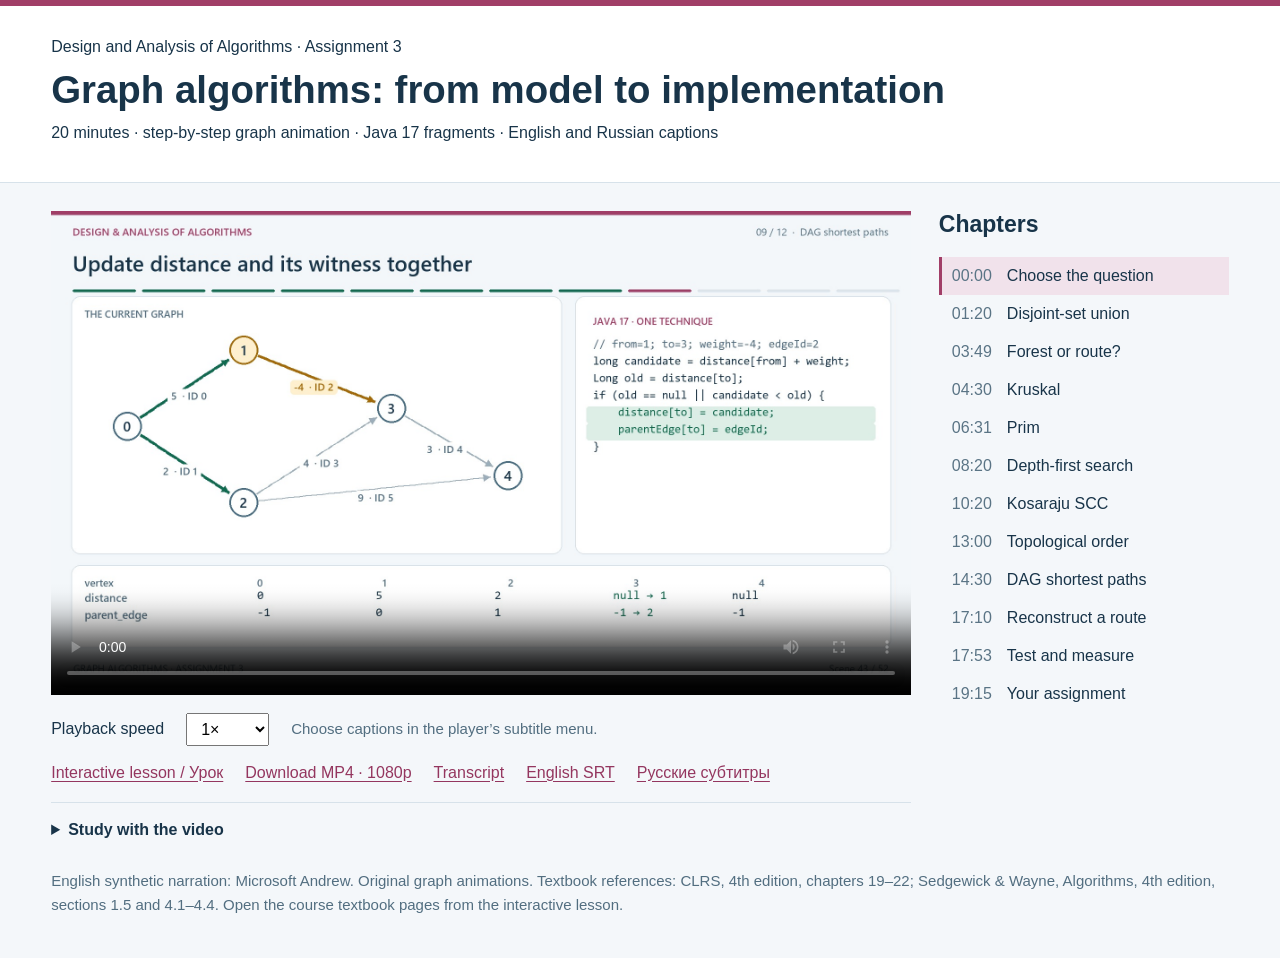
==== docs/video20/index.html @ 20679be9 "Добавить 20-минутный видеоурок с анимацией и субтитрами" ====
<!doctype html><html lang="en"><head><meta charset="utf-8"><meta name="viewport" content="width=device-width,initial-scale=1"><meta name="description" content="A 20-minute graph algorithms lesson with animated states, Java fragments and English/Russian captions."><title>Graph Algorithms · 20-minute lesson</title><style>
:root{font-family:"Segoe UI",Arial,sans-serif;color:#183449;background:#f4f7fa;--accent:#a13e67}*{box-sizing:border-box}body{margin:0}header{padding:28px 4vw;background:white;border-top:6px solid var(--accent);border-bottom:1px solid #d7e2ea}header p{margin:4px 0 12px}h1{font-size:clamp(25px,3vw,40px);margin:8px 0 12px}main{max-width:1600px;margin:auto;padding:28px 4vw}.layout{display:grid;grid-template-columns:minmax(0,1fr) 290px;gap:28px}video{width:100%;display:block;aspect-ratio:16/9;background:#183449}h2{font-size:23px;margin-top:0}nav button{display:flex;gap:15px;width:100%;text-align:left;border:0;border-left:3px solid transparent;padding:10px;background:transparent;color:inherit;font:inherit;cursor:pointer}button span{color:#5a7485;font-variant-numeric:tabular-nums}button:hover,button[aria-current=true]{border-color:var(--accent);background:#f1e2eb}a{color:#94365f;text-underline-offset:3px}.controls,.links{display:flex;gap:12px 22px;align-items:center;flex-wrap:wrap;margin:18px 0}select{font:inherit;padding:6px 10px}.note,footer{color:#526e80;font-size:15px;line-height:1.65}details{margin-top:20px;border-top:1px solid #d7e2ea;padding-top:18px}summary{cursor:pointer;font-weight:650}details p{max-width:850px;line-height:1.65}:focus-visible{outline:3px solid var(--accent);outline-offset:3px}footer{margin:30px 0 12px}@media(max-width:950px){.layout{grid-template-columns:1fr}nav{display:grid;grid-template-columns:1fr 1fr}}@media(max-width:520px){nav{grid-template-columns:1fr}main{padding:18px 12px}}
</style></head><body><header><p>Design and Analysis of Algorithms · Assignment 3</p><h1>Graph algorithms: from model to implementation</h1><p>20 minutes · step-by-step graph animation · Java 17 fragments · English and Russian captions</p></header><main><div class="layout"><section aria-label="20-minute lesson video"><video id="lesson" controls preload="metadata" poster="Poster.jpg"><source src="Assignment_3_Graphs_EN_20min.mp4" type="video/mp4"><track kind="captions" srclang="en" label="English" src="Subtitles_EN.vtt" default><track kind="subtitles" srclang="ru" label="Русский" src="Subtitles_RU.vtt"></video><div class="controls"><label for="speed">Playback speed</label><select id="speed"><option value="0.75">0.75×</option><option value="1" selected>1×</option><option value="1.25">1.25×</option><option value="1.5">1.5×</option></select><span class="note">Choose captions in the player’s subtitle menu.</span></div><div class="links"><a href="../index.html#topic=video&amp;lang=RU">Interactive lesson / Урок</a><a href="Assignment_3_Graphs_EN_20min.mp4" download>Download MP4 · 1080p</a><a href="Transcript_EN.md">Transcript</a><a href="Subtitles_EN.srt" download>English SRT</a><a href="Subtitles_RU.srt" download>Русские субтитры</a></div><details><summary>Study with the video</summary><p>Predict a change before it appears. At a coding prompt, pause and try the short task, then compare your work with the explanation. Keep the original edge IDs when following a trace. Complete the six assignment algorithms and route helper independently.</p><p>This edition follows the <a href="https://github.com/RZhaniya/daa-assignment-3-graphs">graphs template</a>. Read its current README for exact inputs, outputs, tests and assessment requirements. Public checks report pass/fail; they do not calculate the practical grade or transfer marks to Moodle.</p><p>Java variable <code>parentEdge</code> corresponds to JSON field <code>parent_edge</code>. Every displayed fragment has a stated context; it is not a complete assignment implementation.</p></details></section><aside aria-label="Video chapters"><h2>Chapters</h2><nav><button data-time="0" aria-label="Go to Choose the question at 00:00"><span>00:00</span>Choose the question</button><button data-time="80" aria-label="Go to Disjoint-set union at 01:20"><span>01:20</span>Disjoint-set union</button><button data-time="229" aria-label="Go to Forest or route? at 03:49"><span>03:49</span>Forest or route?</button><button data-time="270" aria-label="Go to Kruskal at 04:30"><span>04:30</span>Kruskal</button><button data-time="391" aria-label="Go to Prim at 06:31"><span>06:31</span>Prim</button><button data-time="500" aria-label="Go to Depth-first search at 08:20"><span>08:20</span>Depth-first search</button><button data-time="620" aria-label="Go to Kosaraju SCC at 10:20"><span>10:20</span>Kosaraju SCC</button><button data-time="780" aria-label="Go to Topological order at 13:00"><span>13:00</span>Topological order</button><button data-time="870" aria-label="Go to DAG shortest paths at 14:30"><span>14:30</span>DAG shortest paths</button><button data-time="1030" aria-label="Go to Reconstruct a route at 17:10"><span>17:10</span>Reconstruct a route</button><button data-time="1073" aria-label="Go to Test and measure at 17:53"><span>17:53</span>Test and measure</button><button data-time="1155" aria-label="Go to Your assignment at 19:15"><span>19:15</span>Your assignment</button></nav></aside></div><footer>English synthetic narration: Microsoft Andrew. Original graph animations. Textbook references: CLRS, 4th edition, chapters 19–22; Sedgewick &amp; Wayne, Algorithms, 4th edition, sections 1.5 and 4.1–4.4. Open the course textbook pages from the interactive lesson.</footer></main><script>
const video=document.getElementById('lesson'),buttons=[...document.querySelectorAll('[data-time]')];buttons.forEach(b=>b.onclick=()=>{const seek=()=>{video.currentTime=Number(b.dataset.time);video.focus();};if(video.readyState>=1)seek();else{video.addEventListener('loadedmetadata',seek,{once:true});video.load();}});video.addEventListener('timeupdate',()=>{let i=0;buttons.forEach((b,k)=>{if(Number(b.dataset.time)<=video.currentTime+.1)i=k;});buttons.forEach((b,k)=>b.setAttribute('aria-current',String(k===i)));});document.getElementById('speed').onchange=e=>video.playbackRate=Number(e.target.value);buttons[0].setAttribute('aria-current','true');
</script></body></html>
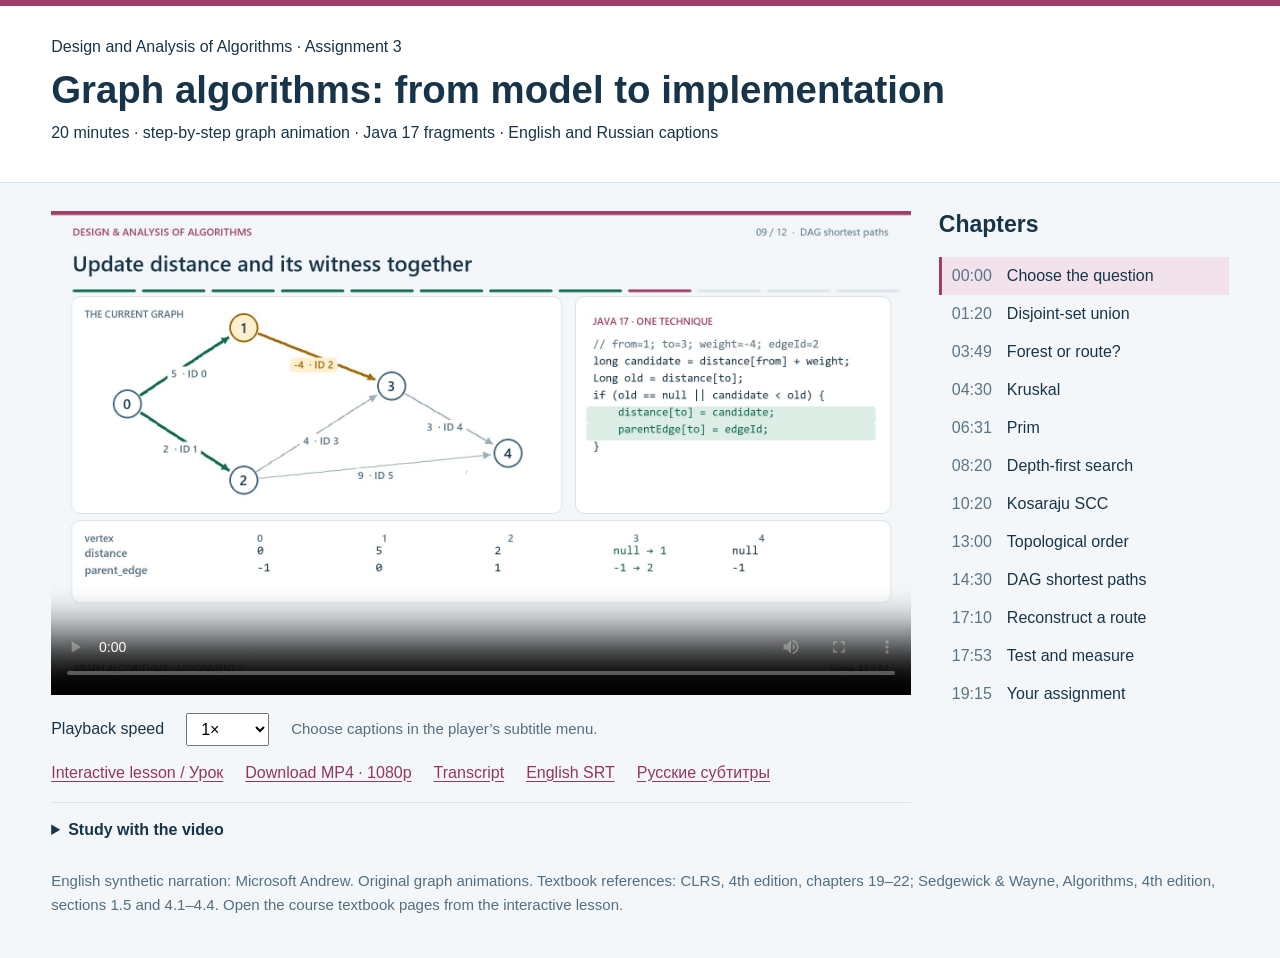
==== commit c9ff3252: "Оставить место для субтитров и обновить видеоплеер" ====
--- a/docs/video20/index.html
+++ b/docs/video20/index.html
@@ -1,5 +1,5 @@
 <!doctype html><html lang="en"><head><meta charset="utf-8"><meta name="viewport" content="width=device-width,initial-scale=1"><meta name="description" content="A 20-minute graph algorithms lesson with animated states, Java fragments and English/Russian captions."><title>Graph Algorithms · 20-minute lesson</title><style>
 :root{font-family:"Segoe UI",Arial,sans-serif;color:#183449;background:#f4f7fa;--accent:#a13e67}*{box-sizing:border-box}body{margin:0}header{padding:28px 4vw;background:white;border-top:6px solid var(--accent);border-bottom:1px solid #d7e2ea}header p{margin:4px 0 12px}h1{font-size:clamp(25px,3vw,40px);margin:8px 0 12px}main{max-width:1600px;margin:auto;padding:28px 4vw}.layout{display:grid;grid-template-columns:minmax(0,1fr) 290px;gap:28px}video{width:100%;display:block;aspect-ratio:16/9;background:#183449}h2{font-size:23px;margin-top:0}nav button{display:flex;gap:15px;width:100%;text-align:left;border:0;border-left:3px solid transparent;padding:10px;background:transparent;color:inherit;font:inherit;cursor:pointer}button span{color:#5a7485;font-variant-numeric:tabular-nums}button:hover,button[aria-current=true]{border-color:var(--accent);background:#f1e2eb}a{color:#94365f;text-underline-offset:3px}.controls,.links{display:flex;gap:12px 22px;align-items:center;flex-wrap:wrap;margin:18px 0}select{font:inherit;padding:6px 10px}.note,footer{color:#526e80;font-size:15px;line-height:1.65}details{margin-top:20px;border-top:1px solid #d7e2ea;padding-top:18px}summary{cursor:pointer;font-weight:650}details p{max-width:850px;line-height:1.65}:focus-visible{outline:3px solid var(--accent);outline-offset:3px}footer{margin:30px 0 12px}@media(max-width:950px){.layout{grid-template-columns:1fr}nav{display:grid;grid-template-columns:1fr 1fr}}@media(max-width:520px){nav{grid-template-columns:1fr}main{padding:18px 12px}}
-</style></head><body><header><p>Design and Analysis of Algorithms · Assignment 3</p><h1>Graph algorithms: from model to implementation</h1><p>20 minutes · step-by-step graph animation · Java 17 fragments · English and Russian captions</p></header><main><div class="layout"><section aria-label="20-minute lesson video"><video id="lesson" controls preload="metadata" poster="Poster.jpg"><source src="Assignment_3_Graphs_EN_20min.mp4" type="video/mp4"><track kind="captions" srclang="en" label="English" src="Subtitles_EN.vtt" default><track kind="subtitles" srclang="ru" label="Русский" src="Subtitles_RU.vtt"></video><div class="controls"><label for="speed">Playback speed</label><select id="speed"><option value="0.75">0.75×</option><option value="1" selected>1×</option><option value="1.25">1.25×</option><option value="1.5">1.5×</option></select><span class="note">Choose captions in the player’s subtitle menu.</span></div><div class="links"><a href="../index.html#topic=video&amp;lang=RU">Interactive lesson / Урок</a><a href="Assignment_3_Graphs_EN_20min.mp4" download>Download MP4 · 1080p</a><a href="Transcript_EN.md">Transcript</a><a href="Subtitles_EN.srt" download>English SRT</a><a href="Subtitles_RU.srt" download>Русские субтитры</a></div><details><summary>Study with the video</summary><p>Predict a change before it appears. At a coding prompt, pause and try the short task, then compare your work with the explanation. Keep the original edge IDs when following a trace. Complete the six assignment algorithms and route helper independently.</p><p>This edition follows the <a href="https://github.com/RZhaniya/daa-assignment-3-graphs">graphs template</a>. Read its current README for exact inputs, outputs, tests and assessment requirements. Public checks report pass/fail; they do not calculate the practical grade or transfer marks to Moodle.</p><p>Java variable <code>parentEdge</code> corresponds to JSON field <code>parent_edge</code>. Every displayed fragment has a stated context; it is not a complete assignment implementation.</p></details></section><aside aria-label="Video chapters"><h2>Chapters</h2><nav><button data-time="0" aria-label="Go to Choose the question at 00:00"><span>00:00</span>Choose the question</button><button data-time="80" aria-label="Go to Disjoint-set union at 01:20"><span>01:20</span>Disjoint-set union</button><button data-time="229" aria-label="Go to Forest or route? at 03:49"><span>03:49</span>Forest or route?</button><button data-time="270" aria-label="Go to Kruskal at 04:30"><span>04:30</span>Kruskal</button><button data-time="391" aria-label="Go to Prim at 06:31"><span>06:31</span>Prim</button><button data-time="500" aria-label="Go to Depth-first search at 08:20"><span>08:20</span>Depth-first search</button><button data-time="620" aria-label="Go to Kosaraju SCC at 10:20"><span>10:20</span>Kosaraju SCC</button><button data-time="780" aria-label="Go to Topological order at 13:00"><span>13:00</span>Topological order</button><button data-time="870" aria-label="Go to DAG shortest paths at 14:30"><span>14:30</span>DAG shortest paths</button><button data-time="1030" aria-label="Go to Reconstruct a route at 17:10"><span>17:10</span>Reconstruct a route</button><button data-time="1073" aria-label="Go to Test and measure at 17:53"><span>17:53</span>Test and measure</button><button data-time="1155" aria-label="Go to Your assignment at 19:15"><span>19:15</span>Your assignment</button></nav></aside></div><footer>English synthetic narration: Microsoft Andrew. Original graph animations. Textbook references: CLRS, 4th edition, chapters 19–22; Sedgewick &amp; Wayne, Algorithms, 4th edition, sections 1.5 and 4.1–4.4. Open the course textbook pages from the interactive lesson.</footer></main><script>
+</style></head><body><header><p>Design and Analysis of Algorithms · Assignment 3</p><h1>Graph algorithms: from model to implementation</h1><p>20 minutes · step-by-step graph animation · Java 17 fragments · English and Russian captions</p></header><main><div class="layout"><section aria-label="20-minute lesson video"><video id="lesson" controls preload="metadata" poster="Poster.jpg?v=eeac270bfa"><source src="Assignment_3_Graphs_EN_20min.mp4?v=eeac270bfa" type="video/mp4"><track kind="captions" srclang="en" label="English" src="Subtitles_EN.vtt?v=eeac270bfa" default><track kind="subtitles" srclang="ru" label="Русский" src="Subtitles_RU.vtt?v=eeac270bfa"></video><div class="controls"><label for="speed">Playback speed</label><select id="speed"><option value="0.75">0.75×</option><option value="1" selected>1×</option><option value="1.25">1.25×</option><option value="1.5">1.5×</option></select><span class="note">Choose captions in the player’s subtitle menu.</span></div><div class="links"><a href="../index.html#topic=video&amp;lang=RU">Interactive lesson / Урок</a><a href="Assignment_3_Graphs_EN_20min.mp4?v=eeac270bfa" download>Download MP4 · 1080p</a><a href="Transcript_EN.md">Transcript</a><a href="Subtitles_EN.srt" download>English SRT</a><a href="Subtitles_RU.srt" download>Русские субтитры</a></div><details><summary>Study with the video</summary><p>Predict a change before it appears. At a coding prompt, pause and try the short task, then compare your work with the explanation. Keep the original edge IDs when following a trace. Complete the six assignment algorithms and route helper independently.</p><p>This edition follows the <a href="https://github.com/RZhaniya/daa-assignment-3-graphs">graphs template</a>. Read its current README for exact inputs, outputs, tests and assessment requirements. Public checks report pass/fail; they do not calculate the practical grade or transfer marks to Moodle.</p><p>Java variable <code>parentEdge</code> corresponds to JSON field <code>parent_edge</code>. Every displayed fragment has a stated context; it is not a complete assignment implementation.</p></details></section><aside aria-label="Video chapters"><h2>Chapters</h2><nav><button data-time="0" aria-label="Go to Choose the question at 00:00"><span>00:00</span>Choose the question</button><button data-time="80" aria-label="Go to Disjoint-set union at 01:20"><span>01:20</span>Disjoint-set union</button><button data-time="229" aria-label="Go to Forest or route? at 03:49"><span>03:49</span>Forest or route?</button><button data-time="270" aria-label="Go to Kruskal at 04:30"><span>04:30</span>Kruskal</button><button data-time="391" aria-label="Go to Prim at 06:31"><span>06:31</span>Prim</button><button data-time="500" aria-label="Go to Depth-first search at 08:20"><span>08:20</span>Depth-first search</button><button data-time="620" aria-label="Go to Kosaraju SCC at 10:20"><span>10:20</span>Kosaraju SCC</button><button data-time="780" aria-label="Go to Topological order at 13:00"><span>13:00</span>Topological order</button><button data-time="870" aria-label="Go to DAG shortest paths at 14:30"><span>14:30</span>DAG shortest paths</button><button data-time="1030" aria-label="Go to Reconstruct a route at 17:10"><span>17:10</span>Reconstruct a route</button><button data-time="1073" aria-label="Go to Test and measure at 17:53"><span>17:53</span>Test and measure</button><button data-time="1155" aria-label="Go to Your assignment at 19:15"><span>19:15</span>Your assignment</button></nav></aside></div><footer>English synthetic narration: Microsoft Andrew. Original graph animations. Textbook references: CLRS, 4th edition, chapters 19–22; Sedgewick &amp; Wayne, Algorithms, 4th edition, sections 1.5 and 4.1–4.4. Open the course textbook pages from the interactive lesson.</footer></main><script>
 const video=document.getElementById('lesson'),buttons=[...document.querySelectorAll('[data-time]')];buttons.forEach(b=>b.onclick=()=>{const seek=()=>{video.currentTime=Number(b.dataset.time);video.focus();};if(video.readyState>=1)seek();else{video.addEventListener('loadedmetadata',seek,{once:true});video.load();}});video.addEventListener('timeupdate',()=>{let i=0;buttons.forEach((b,k)=>{if(Number(b.dataset.time)<=video.currentTime+.1)i=k;});buttons.forEach((b,k)=>b.setAttribute('aria-current',String(k===i)));});document.getElementById('speed').onchange=e=>video.playbackRate=Number(e.target.value);buttons[0].setAttribute('aria-current','true');
 </script></body></html>
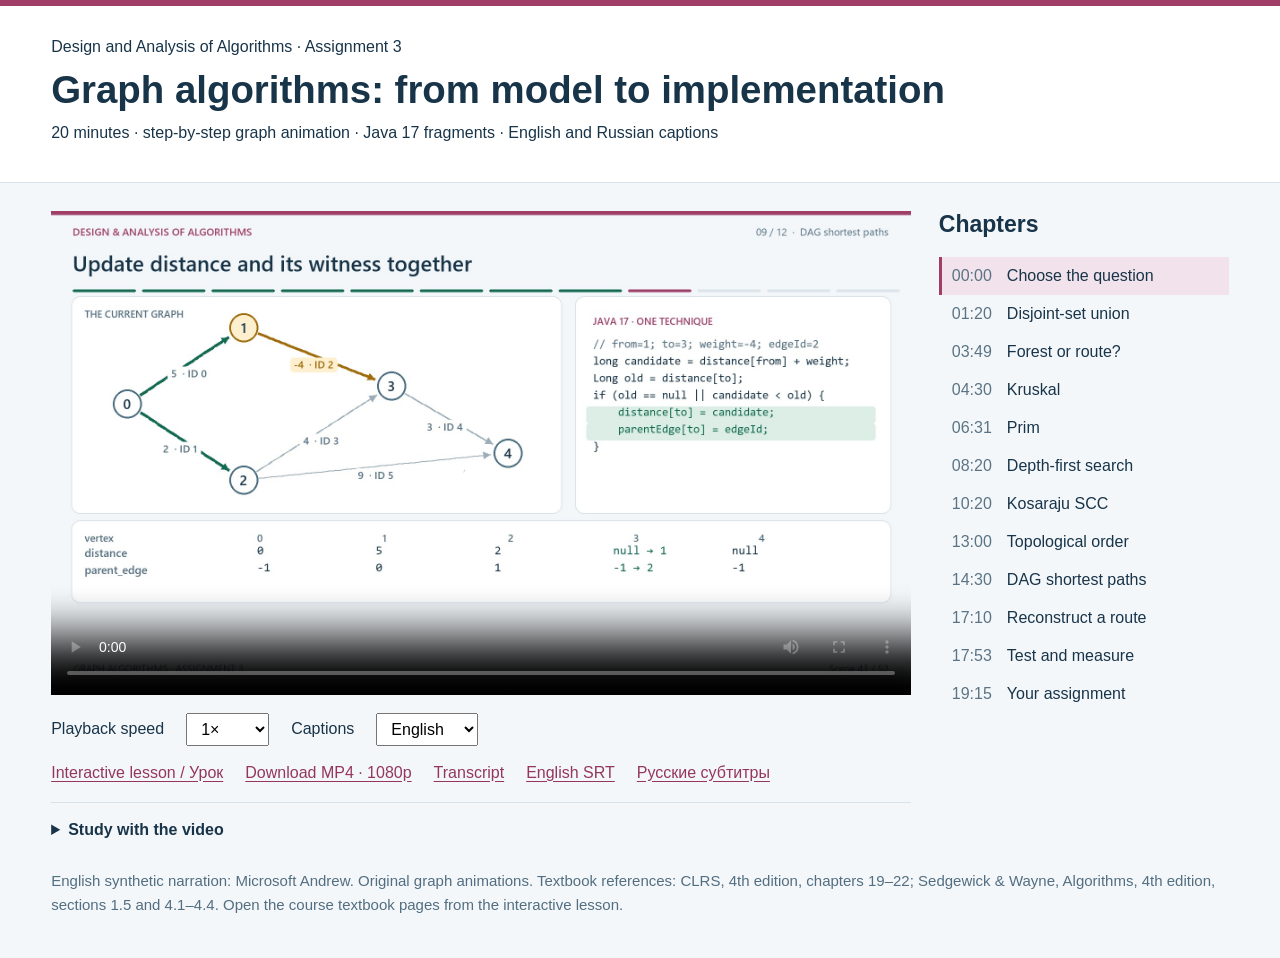
==== commit f6b81cdb: "Уточнить субтитры и добавить выбор языка в плеере" ====
--- a/docs/video20/index.html
+++ b/docs/video20/index.html
@@ -1,5 +1,5 @@
 <!doctype html><html lang="en"><head><meta charset="utf-8"><meta name="viewport" content="width=device-width,initial-scale=1"><meta name="description" content="A 20-minute graph algorithms lesson with animated states, Java fragments and English/Russian captions."><title>Graph Algorithms · 20-minute lesson</title><style>
 :root{font-family:"Segoe UI",Arial,sans-serif;color:#183449;background:#f4f7fa;--accent:#a13e67}*{box-sizing:border-box}body{margin:0}header{padding:28px 4vw;background:white;border-top:6px solid var(--accent);border-bottom:1px solid #d7e2ea}header p{margin:4px 0 12px}h1{font-size:clamp(25px,3vw,40px);margin:8px 0 12px}main{max-width:1600px;margin:auto;padding:28px 4vw}.layout{display:grid;grid-template-columns:minmax(0,1fr) 290px;gap:28px}video{width:100%;display:block;aspect-ratio:16/9;background:#183449}h2{font-size:23px;margin-top:0}nav button{display:flex;gap:15px;width:100%;text-align:left;border:0;border-left:3px solid transparent;padding:10px;background:transparent;color:inherit;font:inherit;cursor:pointer}button span{color:#5a7485;font-variant-numeric:tabular-nums}button:hover,button[aria-current=true]{border-color:var(--accent);background:#f1e2eb}a{color:#94365f;text-underline-offset:3px}.controls,.links{display:flex;gap:12px 22px;align-items:center;flex-wrap:wrap;margin:18px 0}select{font:inherit;padding:6px 10px}.note,footer{color:#526e80;font-size:15px;line-height:1.65}details{margin-top:20px;border-top:1px solid #d7e2ea;padding-top:18px}summary{cursor:pointer;font-weight:650}details p{max-width:850px;line-height:1.65}:focus-visible{outline:3px solid var(--accent);outline-offset:3px}footer{margin:30px 0 12px}@media(max-width:950px){.layout{grid-template-columns:1fr}nav{display:grid;grid-template-columns:1fr 1fr}}@media(max-width:520px){nav{grid-template-columns:1fr}main{padding:18px 12px}}
-</style></head><body><header><p>Design and Analysis of Algorithms · Assignment 3</p><h1>Graph algorithms: from model to implementation</h1><p>20 minutes · step-by-step graph animation · Java 17 fragments · English and Russian captions</p></header><main><div class="layout"><section aria-label="20-minute lesson video"><video id="lesson" controls preload="metadata" poster="Poster.jpg?v=eeac270bfa"><source src="Assignment_3_Graphs_EN_20min.mp4?v=eeac270bfa" type="video/mp4"><track kind="captions" srclang="en" label="English" src="Subtitles_EN.vtt?v=eeac270bfa" default><track kind="subtitles" srclang="ru" label="Русский" src="Subtitles_RU.vtt?v=eeac270bfa"></video><div class="controls"><label for="speed">Playback speed</label><select id="speed"><option value="0.75">0.75×</option><option value="1" selected>1×</option><option value="1.25">1.25×</option><option value="1.5">1.5×</option></select><span class="note">Choose captions in the player’s subtitle menu.</span></div><div class="links"><a href="../index.html#topic=video&amp;lang=RU">Interactive lesson / Урок</a><a href="Assignment_3_Graphs_EN_20min.mp4?v=eeac270bfa" download>Download MP4 · 1080p</a><a href="Transcript_EN.md">Transcript</a><a href="Subtitles_EN.srt" download>English SRT</a><a href="Subtitles_RU.srt" download>Русские субтитры</a></div><details><summary>Study with the video</summary><p>Predict a change before it appears. At a coding prompt, pause and try the short task, then compare your work with the explanation. Keep the original edge IDs when following a trace. Complete the six assignment algorithms and route helper independently.</p><p>This edition follows the <a href="https://github.com/RZhaniya/daa-assignment-3-graphs">graphs template</a>. Read its current README for exact inputs, outputs, tests and assessment requirements. Public checks report pass/fail; they do not calculate the practical grade or transfer marks to Moodle.</p><p>Java variable <code>parentEdge</code> corresponds to JSON field <code>parent_edge</code>. Every displayed fragment has a stated context; it is not a complete assignment implementation.</p></details></section><aside aria-label="Video chapters"><h2>Chapters</h2><nav><button data-time="0" aria-label="Go to Choose the question at 00:00"><span>00:00</span>Choose the question</button><button data-time="80" aria-label="Go to Disjoint-set union at 01:20"><span>01:20</span>Disjoint-set union</button><button data-time="229" aria-label="Go to Forest or route? at 03:49"><span>03:49</span>Forest or route?</button><button data-time="270" aria-label="Go to Kruskal at 04:30"><span>04:30</span>Kruskal</button><button data-time="391" aria-label="Go to Prim at 06:31"><span>06:31</span>Prim</button><button data-time="500" aria-label="Go to Depth-first search at 08:20"><span>08:20</span>Depth-first search</button><button data-time="620" aria-label="Go to Kosaraju SCC at 10:20"><span>10:20</span>Kosaraju SCC</button><button data-time="780" aria-label="Go to Topological order at 13:00"><span>13:00</span>Topological order</button><button data-time="870" aria-label="Go to DAG shortest paths at 14:30"><span>14:30</span>DAG shortest paths</button><button data-time="1030" aria-label="Go to Reconstruct a route at 17:10"><span>17:10</span>Reconstruct a route</button><button data-time="1073" aria-label="Go to Test and measure at 17:53"><span>17:53</span>Test and measure</button><button data-time="1155" aria-label="Go to Your assignment at 19:15"><span>19:15</span>Your assignment</button></nav></aside></div><footer>English synthetic narration: Microsoft Andrew. Original graph animations. Textbook references: CLRS, 4th edition, chapters 19–22; Sedgewick &amp; Wayne, Algorithms, 4th edition, sections 1.5 and 4.1–4.4. Open the course textbook pages from the interactive lesson.</footer></main><script>
+</style></head><body><header><p>Design and Analysis of Algorithms · Assignment 3</p><h1>Graph algorithms: from model to implementation</h1><p>20 minutes · step-by-step graph animation · Java 17 fragments · English and Russian captions</p></header><main><div class="layout"><section aria-label="20-minute lesson video"><video id="lesson" controls preload="metadata" poster="Poster.jpg?v=8faa3389ed"><source src="Assignment_3_Graphs_EN_20min.mp4?v=8faa3389ed" type="video/mp4"><track kind="captions" srclang="en" label="English" src="Subtitles_EN.vtt?v=8faa3389ed" default><track kind="subtitles" srclang="ru" label="Русский" src="Subtitles_RU.vtt?v=8faa3389ed"></video><div class="controls"><label for="speed">Playback speed</label><select id="speed"><option value="0.75">0.75×</option><option value="1" selected>1×</option><option value="1.25">1.25×</option><option value="1.5">1.5×</option></select><label for="captions">Captions</label><select id="captions"><option value="en" selected>English</option><option value="ru">Русский</option><option value="off">Off</option></select></div><div class="links"><a href="../index.html#topic=video&amp;lang=RU">Interactive lesson / Урок</a><a href="Assignment_3_Graphs_EN_20min.mp4?v=8faa3389ed" download>Download MP4 · 1080p</a><a href="Transcript_EN.md">Transcript</a><a href="Subtitles_EN.srt" download>English SRT</a><a href="Subtitles_RU.srt" download>Русские субтитры</a></div><details><summary>Study with the video</summary><p>Predict a change before it appears. At a coding prompt, pause and try the short task, then compare your work with the explanation. Keep the original edge IDs when following a trace. Complete the six assignment algorithms and route helper independently.</p><p>This edition follows the <a href="https://github.com/RZhaniya/daa-assignment-3-graphs">graphs template</a>. Read its current README for exact inputs, outputs, tests and assessment requirements. Public checks report pass/fail; they do not calculate the practical grade or transfer marks to Moodle.</p><p>Java variable <code>parentEdge</code> corresponds to JSON field <code>parent_edge</code>. Every displayed fragment has a stated context; it is not a complete assignment implementation.</p></details></section><aside aria-label="Video chapters"><h2>Chapters</h2><nav><button data-time="0" aria-label="Go to Choose the question at 00:00"><span>00:00</span>Choose the question</button><button data-time="80" aria-label="Go to Disjoint-set union at 01:20"><span>01:20</span>Disjoint-set union</button><button data-time="229" aria-label="Go to Forest or route? at 03:49"><span>03:49</span>Forest or route?</button><button data-time="270" aria-label="Go to Kruskal at 04:30"><span>04:30</span>Kruskal</button><button data-time="391" aria-label="Go to Prim at 06:31"><span>06:31</span>Prim</button><button data-time="500" aria-label="Go to Depth-first search at 08:20"><span>08:20</span>Depth-first search</button><button data-time="620" aria-label="Go to Kosaraju SCC at 10:20"><span>10:20</span>Kosaraju SCC</button><button data-time="780" aria-label="Go to Topological order at 13:00"><span>13:00</span>Topological order</button><button data-time="870" aria-label="Go to DAG shortest paths at 14:30"><span>14:30</span>DAG shortest paths</button><button data-time="1030" aria-label="Go to Reconstruct a route at 17:10"><span>17:10</span>Reconstruct a route</button><button data-time="1073" aria-label="Go to Test and measure at 17:53"><span>17:53</span>Test and measure</button><button data-time="1155" aria-label="Go to Your assignment at 19:15"><span>19:15</span>Your assignment</button></nav></aside></div><footer>English synthetic narration: Microsoft Andrew. Original graph animations. Textbook references: CLRS, 4th edition, chapters 19–22; Sedgewick &amp; Wayne, Algorithms, 4th edition, sections 1.5 and 4.1–4.4. Open the course textbook pages from the interactive lesson.</footer></main><script>
 const video=document.getElementById('lesson'),buttons=[...document.querySelectorAll('[data-time]')];buttons.forEach(b=>b.onclick=()=>{const seek=()=>{video.currentTime=Number(b.dataset.time);video.focus();};if(video.readyState>=1)seek();else{video.addEventListener('loadedmetadata',seek,{once:true});video.load();}});video.addEventListener('timeupdate',()=>{let i=0;buttons.forEach((b,k)=>{if(Number(b.dataset.time)<=video.currentTime+.1)i=k;});buttons.forEach((b,k)=>b.setAttribute('aria-current',String(k===i)));});document.getElementById('speed').onchange=e=>video.playbackRate=Number(e.target.value);buttons[0].setAttribute('aria-current','true');
-</script></body></html>+document.getElementById('captions').onchange=e=>{const tracks=[...video.textTracks];tracks.forEach(t=>t.mode='disabled');const chosen=tracks.find(t=>t.language===e.target.value);if(chosen)chosen.mode='showing';};</script></body></html>
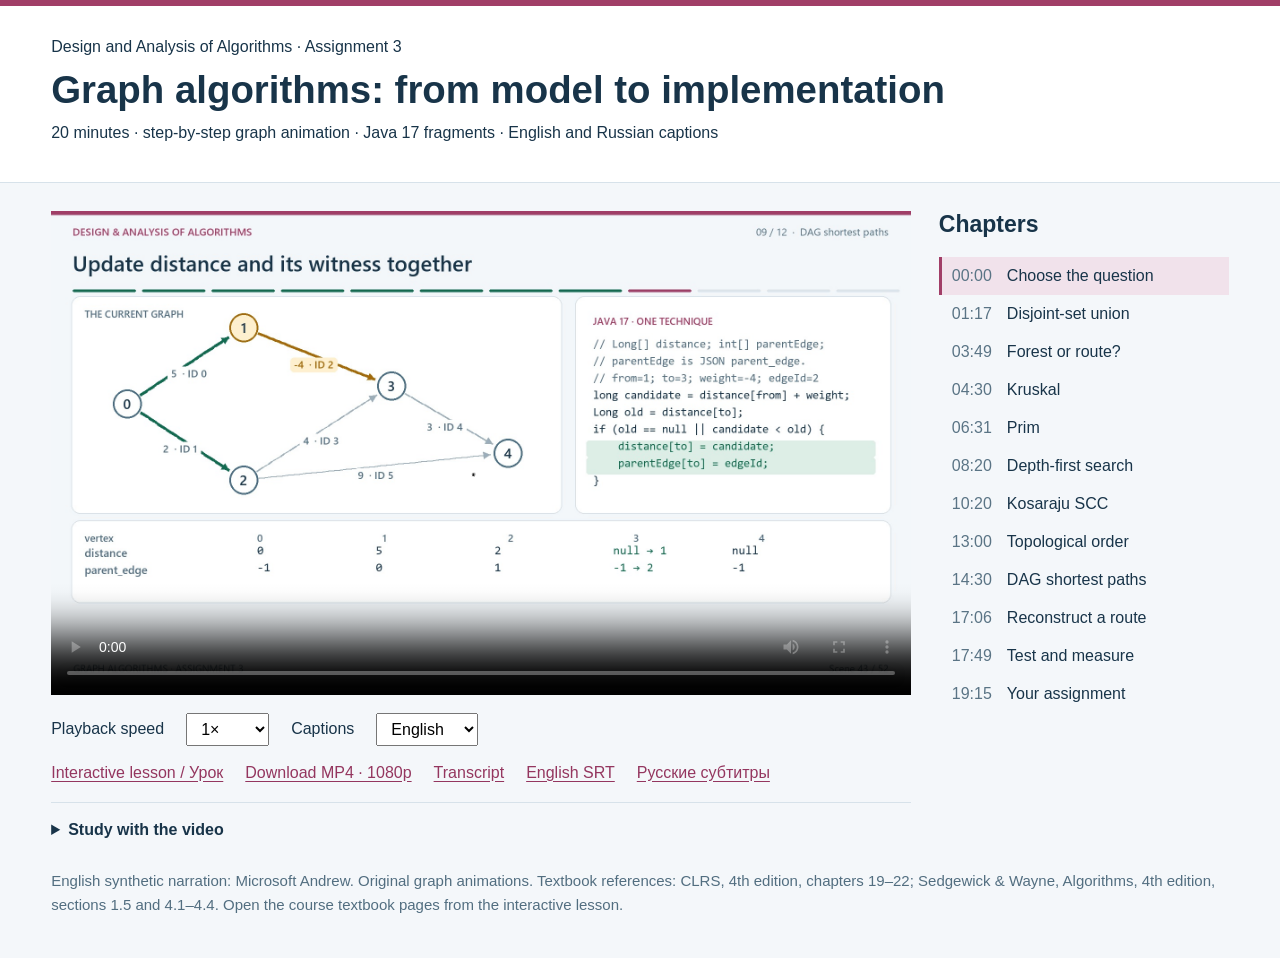
==== commit a979a11d: "Уточнить пояснения и примеры в видеолекции" ====
--- a/docs/video20/index.html
+++ b/docs/video20/index.html
@@ -1,5 +1,5 @@
 <!doctype html><html lang="en"><head><meta charset="utf-8"><meta name="viewport" content="width=device-width,initial-scale=1"><meta name="description" content="A 20-minute graph algorithms lesson with animated states, Java fragments and English/Russian captions."><title>Graph Algorithms · 20-minute lesson</title><style>
 :root{font-family:"Segoe UI",Arial,sans-serif;color:#183449;background:#f4f7fa;--accent:#a13e67}*{box-sizing:border-box}body{margin:0}header{padding:28px 4vw;background:white;border-top:6px solid var(--accent);border-bottom:1px solid #d7e2ea}header p{margin:4px 0 12px}h1{font-size:clamp(25px,3vw,40px);margin:8px 0 12px}main{max-width:1600px;margin:auto;padding:28px 4vw}.layout{display:grid;grid-template-columns:minmax(0,1fr) 290px;gap:28px}video{width:100%;display:block;aspect-ratio:16/9;background:#183449}h2{font-size:23px;margin-top:0}nav button{display:flex;gap:15px;width:100%;text-align:left;border:0;border-left:3px solid transparent;padding:10px;background:transparent;color:inherit;font:inherit;cursor:pointer}button span{color:#5a7485;font-variant-numeric:tabular-nums}button:hover,button[aria-current=true]{border-color:var(--accent);background:#f1e2eb}a{color:#94365f;text-underline-offset:3px}.controls,.links{display:flex;gap:12px 22px;align-items:center;flex-wrap:wrap;margin:18px 0}select{font:inherit;padding:6px 10px}.note,footer{color:#526e80;font-size:15px;line-height:1.65}details{margin-top:20px;border-top:1px solid #d7e2ea;padding-top:18px}summary{cursor:pointer;font-weight:650}details p{max-width:850px;line-height:1.65}:focus-visible{outline:3px solid var(--accent);outline-offset:3px}footer{margin:30px 0 12px}@media(max-width:950px){.layout{grid-template-columns:1fr}nav{display:grid;grid-template-columns:1fr 1fr}}@media(max-width:520px){nav{grid-template-columns:1fr}main{padding:18px 12px}}
-</style></head><body><header><p>Design and Analysis of Algorithms · Assignment 3</p><h1>Graph algorithms: from model to implementation</h1><p>20 minutes · step-by-step graph animation · Java 17 fragments · English and Russian captions</p></header><main><div class="layout"><section aria-label="20-minute lesson video"><video id="lesson" controls preload="metadata" poster="Poster.jpg?v=8faa3389ed"><source src="Assignment_3_Graphs_EN_20min.mp4?v=8faa3389ed" type="video/mp4"><track kind="captions" srclang="en" label="English" src="Subtitles_EN.vtt?v=8faa3389ed" default><track kind="subtitles" srclang="ru" label="Русский" src="Subtitles_RU.vtt?v=8faa3389ed"></video><div class="controls"><label for="speed">Playback speed</label><select id="speed"><option value="0.75">0.75×</option><option value="1" selected>1×</option><option value="1.25">1.25×</option><option value="1.5">1.5×</option></select><label for="captions">Captions</label><select id="captions"><option value="en" selected>English</option><option value="ru">Русский</option><option value="off">Off</option></select></div><div class="links"><a href="../index.html#topic=video&amp;lang=RU">Interactive lesson / Урок</a><a href="Assignment_3_Graphs_EN_20min.mp4?v=8faa3389ed" download>Download MP4 · 1080p</a><a href="Transcript_EN.md">Transcript</a><a href="Subtitles_EN.srt" download>English SRT</a><a href="Subtitles_RU.srt" download>Русские субтитры</a></div><details><summary>Study with the video</summary><p>Predict a change before it appears. At a coding prompt, pause and try the short task, then compare your work with the explanation. Keep the original edge IDs when following a trace. Complete the six assignment algorithms and route helper independently.</p><p>This edition follows the <a href="https://github.com/RZhaniya/daa-assignment-3-graphs">graphs template</a>. Read its current README for exact inputs, outputs, tests and assessment requirements. Public checks report pass/fail; they do not calculate the practical grade or transfer marks to Moodle.</p><p>Java variable <code>parentEdge</code> corresponds to JSON field <code>parent_edge</code>. Every displayed fragment has a stated context; it is not a complete assignment implementation.</p></details></section><aside aria-label="Video chapters"><h2>Chapters</h2><nav><button data-time="0" aria-label="Go to Choose the question at 00:00"><span>00:00</span>Choose the question</button><button data-time="80" aria-label="Go to Disjoint-set union at 01:20"><span>01:20</span>Disjoint-set union</button><button data-time="229" aria-label="Go to Forest or route? at 03:49"><span>03:49</span>Forest or route?</button><button data-time="270" aria-label="Go to Kruskal at 04:30"><span>04:30</span>Kruskal</button><button data-time="391" aria-label="Go to Prim at 06:31"><span>06:31</span>Prim</button><button data-time="500" aria-label="Go to Depth-first search at 08:20"><span>08:20</span>Depth-first search</button><button data-time="620" aria-label="Go to Kosaraju SCC at 10:20"><span>10:20</span>Kosaraju SCC</button><button data-time="780" aria-label="Go to Topological order at 13:00"><span>13:00</span>Topological order</button><button data-time="870" aria-label="Go to DAG shortest paths at 14:30"><span>14:30</span>DAG shortest paths</button><button data-time="1030" aria-label="Go to Reconstruct a route at 17:10"><span>17:10</span>Reconstruct a route</button><button data-time="1073" aria-label="Go to Test and measure at 17:53"><span>17:53</span>Test and measure</button><button data-time="1155" aria-label="Go to Your assignment at 19:15"><span>19:15</span>Your assignment</button></nav></aside></div><footer>English synthetic narration: Microsoft Andrew. Original graph animations. Textbook references: CLRS, 4th edition, chapters 19–22; Sedgewick &amp; Wayne, Algorithms, 4th edition, sections 1.5 and 4.1–4.4. Open the course textbook pages from the interactive lesson.</footer></main><script>
+</style></head><body><header><p>Design and Analysis of Algorithms · Assignment 3</p><h1>Graph algorithms: from model to implementation</h1><p>20 minutes · step-by-step graph animation · Java 17 fragments · English and Russian captions</p></header><main><div class="layout"><section aria-label="20-minute lesson video"><video id="lesson" controls preload="metadata" poster="Poster.jpg?v=92b3884b9f"><source src="Assignment_3_Graphs_EN_20min.mp4?v=92b3884b9f" type="video/mp4"><track kind="captions" srclang="en" label="English" src="Subtitles_EN.vtt?v=92b3884b9f" default><track kind="subtitles" srclang="ru" label="Русский" src="Subtitles_RU.vtt?v=92b3884b9f"></video><div class="controls"><label for="speed">Playback speed</label><select id="speed"><option value="0.75">0.75×</option><option value="1" selected>1×</option><option value="1.25">1.25×</option><option value="1.5">1.5×</option></select><label for="captions">Captions</label><select id="captions"><option value="en" selected>English</option><option value="ru">Русский</option><option value="off">Off</option></select></div><div class="links"><a href="../index.html#topic=video&amp;lang=RU">Interactive lesson / Урок</a><a href="Assignment_3_Graphs_EN_20min.mp4?v=92b3884b9f" download>Download MP4 · 1080p</a><a href="Transcript_EN.md">Transcript</a><a href="Subtitles_EN.srt" download>English SRT</a><a href="Subtitles_RU.srt" download>Русские субтитры</a></div><details><summary>Study with the video</summary><p>Predict a change before it appears. At a coding prompt, pause and try the short task, then compare your work with the explanation. Keep the original edge IDs when following a trace. Complete the six assignment algorithms and route helper independently.</p><p>This edition follows the <a href="https://github.com/RZhaniya/daa-assignment-3-graphs">graphs template</a>. Read its current README for exact inputs, outputs, tests and assessment requirements. Public checks report pass/fail; they do not calculate the practical grade or transfer marks to Moodle.</p><p>Java variable <code>parentEdge</code> corresponds to JSON field <code>parent_edge</code>. Every displayed fragment has a stated context; it is not a complete assignment implementation.</p></details></section><aside aria-label="Video chapters"><h2>Chapters</h2><nav><button data-time="0" aria-label="Go to Choose the question at 00:00"><span>00:00</span>Choose the question</button><button data-time="77" aria-label="Go to Disjoint-set union at 01:17"><span>01:17</span>Disjoint-set union</button><button data-time="229" aria-label="Go to Forest or route? at 03:49"><span>03:49</span>Forest or route?</button><button data-time="270" aria-label="Go to Kruskal at 04:30"><span>04:30</span>Kruskal</button><button data-time="391" aria-label="Go to Prim at 06:31"><span>06:31</span>Prim</button><button data-time="500" aria-label="Go to Depth-first search at 08:20"><span>08:20</span>Depth-first search</button><button data-time="620" aria-label="Go to Kosaraju SCC at 10:20"><span>10:20</span>Kosaraju SCC</button><button data-time="780" aria-label="Go to Topological order at 13:00"><span>13:00</span>Topological order</button><button data-time="870" aria-label="Go to DAG shortest paths at 14:30"><span>14:30</span>DAG shortest paths</button><button data-time="1026" aria-label="Go to Reconstruct a route at 17:06"><span>17:06</span>Reconstruct a route</button><button data-time="1069" aria-label="Go to Test and measure at 17:49"><span>17:49</span>Test and measure</button><button data-time="1155" aria-label="Go to Your assignment at 19:15"><span>19:15</span>Your assignment</button></nav></aside></div><footer>English synthetic narration: Microsoft Andrew. Original graph animations. Textbook references: CLRS, 4th edition, chapters 19–22; Sedgewick &amp; Wayne, Algorithms, 4th edition, sections 1.5 and 4.1–4.4. Open the course textbook pages from the interactive lesson.</footer></main><script>
 const video=document.getElementById('lesson'),buttons=[...document.querySelectorAll('[data-time]')];buttons.forEach(b=>b.onclick=()=>{const seek=()=>{video.currentTime=Number(b.dataset.time);video.focus();};if(video.readyState>=1)seek();else{video.addEventListener('loadedmetadata',seek,{once:true});video.load();}});video.addEventListener('timeupdate',()=>{let i=0;buttons.forEach((b,k)=>{if(Number(b.dataset.time)<=video.currentTime+.1)i=k;});buttons.forEach((b,k)=>b.setAttribute('aria-current',String(k===i)));});document.getElementById('speed').onchange=e=>video.playbackRate=Number(e.target.value);buttons[0].setAttribute('aria-current','true');
 document.getElementById('captions').onchange=e=>{const tracks=[...video.textTracks];tracks.forEach(t=>t.mode='disabled');const chosen=tracks.find(t=>t.language===e.target.value);if(chosen)chosen.mode='showing';};</script></body></html>
